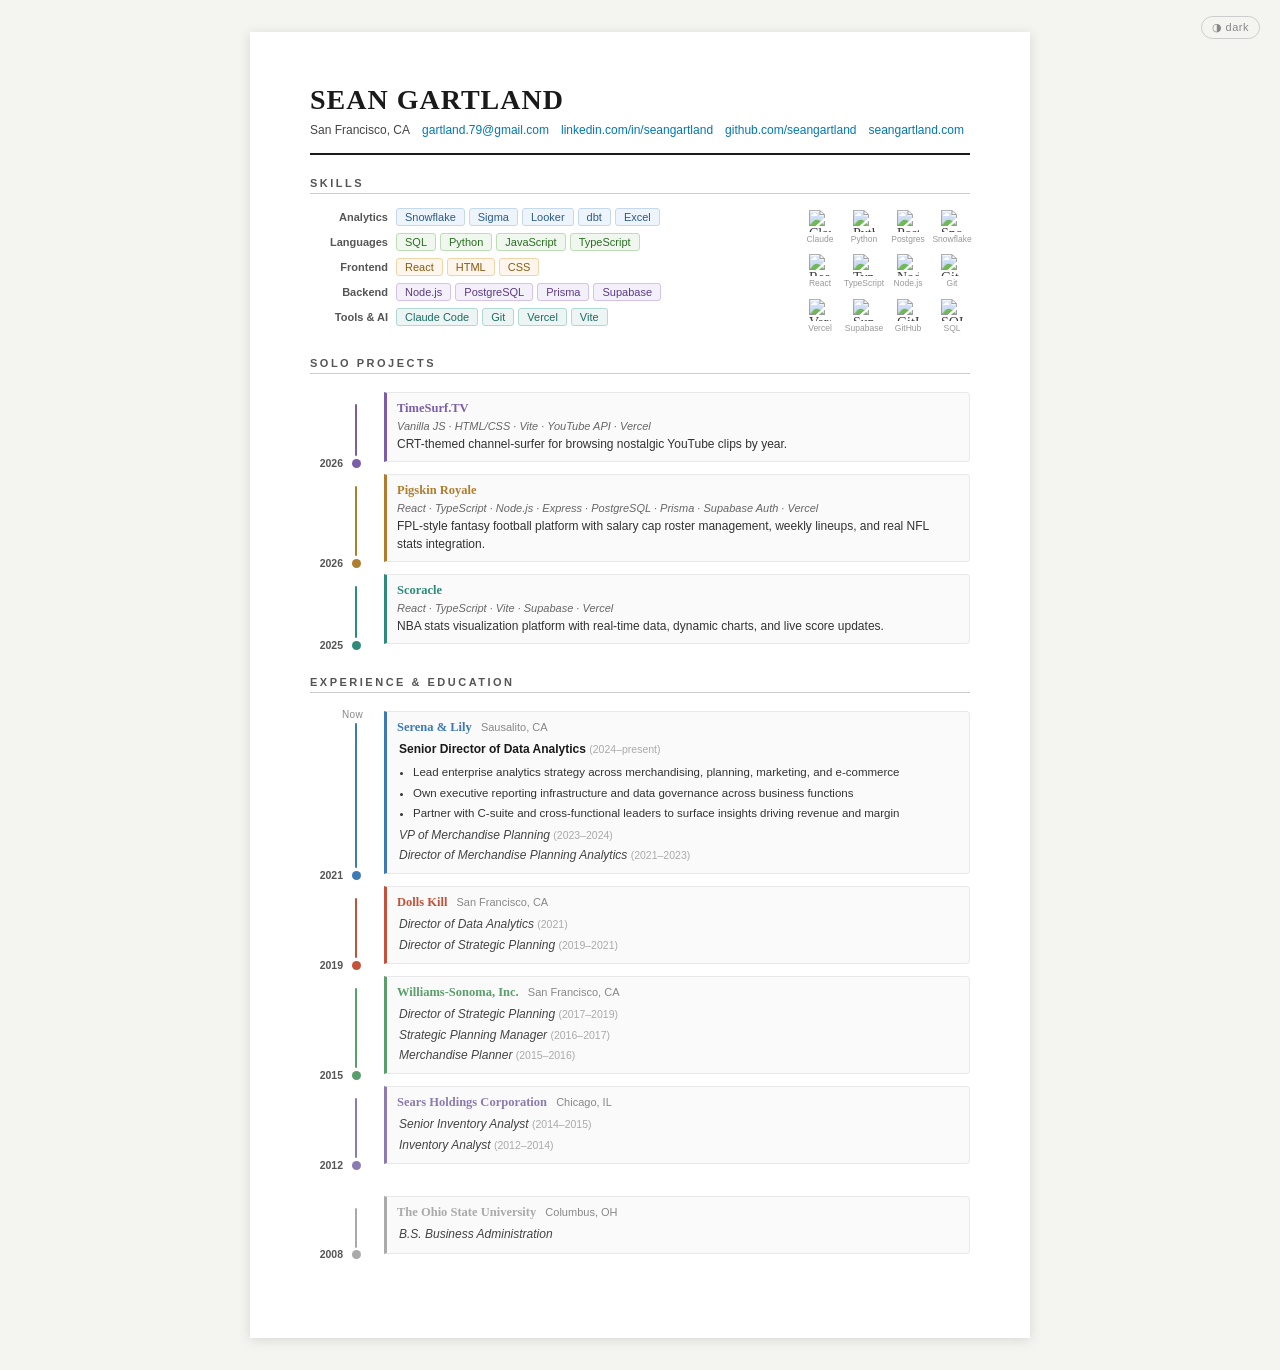
==== resume.html @ 2233cdd1 "Add mobile layout, icon grid, domain setup, resume timeline polish - Mobile: Win95-adapted grid layo" ====
<!DOCTYPE html>
<html lang="en">
<head>
  <meta charset="UTF-8" />
  <meta name="viewport" content="width=device-width, initial-scale=1.0" />
  <title>Sean Gartland — Resume</title>
  <style>
    * { margin: 0; padding: 0; box-sizing: border-box; }
    body { font-family: Georgia, "Times New Roman", serif; font-size: 14px; color: #1a1a1a; background: #f4f4f0; padding: 32px 16px; }
    .page { max-width: 780px; margin: 0 auto; background: #fff; padding: 52px 60px; box-shadow: 0 2px 12px rgba(0,0,0,0.12); }

    header { border-bottom: 2px solid #1a1a1a; padding-bottom: 16px; margin-bottom: 22px; }
    h1 { font-size: 28px; letter-spacing: 1px; font-weight: bold; text-transform: uppercase; }
    .contact { margin-top: 7px; font-size: 12px; font-family: Arial, sans-serif; color: #444; display: flex; flex-wrap: wrap; gap: 4px 12px; }
    .contact a { color: #0077b5; text-decoration: none; }
    .contact a:hover { text-decoration: underline; }

    section { margin-bottom: 24px; }
    h2 { font-size: 11px; text-transform: uppercase; letter-spacing: 2.5px; font-family: Arial, sans-serif; border-bottom: 1px solid #ccc; padding-bottom: 4px; margin-bottom: 14px; color: #555; }

    .skills-outer { display: flex; gap: 28px; align-items: flex-start; }
    .skills-grid { display: flex; flex-direction: column; gap: 7px; flex: 1; }
    .skill-row { display: flex; align-items: baseline; gap: 8px; font-family: Arial, sans-serif; font-size: 12px; }
    .skill-label { font-weight: bold; font-size: 11px; color: #555; min-width: 78px; flex-shrink: 0; text-align: right; }
    .skill-tags { display: flex; flex-wrap: wrap; gap: 4px; }
    .skill-tag {
      font-size: 11px;
      font-family: Arial, sans-serif;
      padding: 2px 8px;
      border-radius: 3px;
      border: 1px solid #ddd;
      background: #f5f5f5;
      color: #333;
      white-space: nowrap;
    }
    .skill-row.cat-analytics .skill-tag { background: #eef4fb; border-color: #c5d9ee; color: #2a5a8a; }
    .skill-row.cat-lang     .skill-tag { background: #f0f7ee; border-color: #bcddb5; color: #2a6e22; }
    .skill-row.cat-frontend .skill-tag { background: #fef6ec; border-color: #f0d5a8; color: #8a5a10; }
    .skill-row.cat-backend  .skill-tag { background: #f4f0f9; border-color: #d5c2ea; color: #5a3a8a; }

    /* Logo grid */
    .skills-logos {
      display: grid;
      grid-template-columns: repeat(4, 36px);
      gap: 10px 8px;
      flex-shrink: 0;
      padding-top: 2px;
    }
    .logo-item {
      display: flex;
      flex-direction: column;
      align-items: center;
      gap: 3px;
    }
    .logo-item img {
      width: 22px;
      height: 22px;
      opacity: 0.85;
    }
    .logo-item span {
      font-size: 8.5px;
      font-family: Arial, sans-serif;
      color: #999;
      text-align: center;
      line-height: 1.1;
    }
    body.dark .logo-item img { opacity: 0.7; filter: brightness(1.4); }
    body.dark .logo-item span { color: #666; }

    .co-nm  { --co: #7b5ea7; }
    .co-pr  { --co: #b07d2e; }
    .co-sc  { --co: #2e8b7a; }
    .project-name-link { font-weight: bold; font-size: 13px; color: var(--co, #1a1a1a); text-decoration: none; }
    .project-name-link:hover { text-decoration: underline; }
    .project-stack { font-size: 11px; font-family: Arial, sans-serif; color: #666; font-style: italic; margin-top: 1px; }
    .project-desc { font-size: 12px; font-family: Arial, sans-serif; color: #333; margin-top: 3px; line-height: 1.5; }

    /* TIMELINE */
    .co-snl   { --co: #3d7ab5; }
    .co-dk    { --co: #c4513a; }
    .co-ws    { --co: #5a9e6b; }
    .co-sears { --co: #8b7bb0; }
    .co-edu   { --co: #aaaaaa; }

    .timeline { margin-top: 4px; }

    /* Each company: flex row — spine on left, card on right */
    .tl-co {
      display: flex;
      margin-bottom: 0;
    }

    .tl-spine {
      width: 62px;
      flex-shrink: 0;
      display: flex;
      flex-direction: column;
    }

    /* "Now" label at top of first entry */
    .tl-top-label {
      height: 16px;
      text-align: right;
      padding-right: 9px;
      font-size: 10px;
      font-family: Arial, sans-serif;
      color: #888;
      line-height: 16px;
      letter-spacing: 0.3px;
    }

    /* Colored vertical line fills space between top label and bottom dot */
    .tl-line {
      flex: 1;
      padding-right: 15px; /* center the 2px line in the 20px dot column */
      display: flex;
      justify-content: flex-end;
    }
    .tl-line-inner {
      width: 2px;
      background: var(--co, #ccc);
      border-radius: 1px;
      min-height: 8px;
    }

    /* Bottom: year label + dot */
    .tl-bot {
      display: flex;
      align-items: center;
      height: 14px;
      margin-bottom: 0;
    }
    .tl-bot-yr {
      width: 42px;
      text-align: right;
      padding-right: 9px;
      font-size: 10.5px;
      font-family: Arial, sans-serif;
      font-weight: bold;
      color: #555;
      line-height: 1;
    }
    .tl-dot {
      width: 9px;
      height: 9px;
      border-radius: 50%;
      background: var(--co, #888);
      flex-shrink: 0;
    }

    /* Card on right */
    .tl-card {
      flex: 1;
      padding-left: 12px;
      padding-bottom: 8px;
      padding-top: 4px;
    }

    .tl-company-group {
      border: 1px solid #e8e8e8;
      border-left: 3px solid var(--co, #ccc);
      border-radius: 0 4px 4px 0;
      padding: 8px 12px 8px 10px;
      background: #fafafa;
    }

    .tl-company-name { font-size: 12.5px; font-weight: bold; color: var(--co, #1a1a1a); margin-bottom: 4px; }
    .tl-company-link { color: inherit; text-decoration: none; }
    .tl-company-link:hover { text-decoration: underline; }
    .tl-company-loc { font-size: 11px; font-family: Arial, sans-serif; color: #888; font-weight: normal; margin-left: 6px; }

    .tl-role { font-size: 12px; font-family: Arial, sans-serif; font-style: italic; color: #444; line-height: 1.7; padding-left: 2px; }
    .tl-role.primary { font-weight: bold; font-style: normal; color: #1a1a1a; }
    .tl-yr-note { font-size: 10.5px; color: #aaa; font-style: normal; font-weight: normal; }

    ul.tl-bullets { margin-top: 4px; padding-left: 16px; }
    ul.tl-bullets li { font-size: 11.5px; font-family: Arial, sans-serif; color: #333; line-height: 1.6; margin-bottom: 2px; }

    /* Education section gap */
    .tl-gap { height: 20px; }

    /* Dark mode toggle button */
    #theme-btn {
      position: fixed;
      top: 16px;
      right: 20px;
      background: none;
      border: 1px solid #ccc;
      border-radius: 20px;
      padding: 4px 10px;
      font-size: 11px;
      font-family: Arial, sans-serif;
      color: #888;
      cursor: pointer;
      letter-spacing: 0.5px;
      transition: border-color 0.2s, color 0.2s;
      z-index: 100;
    }
    #theme-btn:hover { color: #333; border-color: #999; }

    /* Dark mode */
    body.dark { background: #181818; color: #d4d4d4; }
    body.dark .page { background: #222; box-shadow: 0 2px 16px rgba(0,0,0,0.5); }
    body.dark header { border-bottom-color: #444; }
    body.dark h2 { color: #888; border-bottom-color: #333; }
    body.dark .contact { color: #aaa; }
    body.dark .contact a { color: #6aafd4; }
    body.dark .tl-company-group { background: #2a2a2a; border-color: #3a3a3a; }
    body.dark .tl-role { color: #aaa; }
    body.dark .tl-role.primary { color: #e0e0e0; }
    body.dark .tl-company-loc { color: #666; }
    body.dark .tl-yr-note { color: #666; }
    body.dark .tl-bot-yr { color: #777; }
    body.dark .tl-top-label { color: #666; }
    body.dark ul.tl-bullets li { color: #bbb; }
    body.dark .project-stack { color: #777; }
    body.dark .project-desc { color: #aaa; }
    body.dark .skill-label { color: #777; }
    body.dark .skill-tag { background: #2e2e2e; border-color: #3a3a3a; color: #bbb; }
    body.dark .skill-row.cat-analytics .skill-tag { background: #1a2a38; border-color: #2a4a62; color: #7ab0d4; }
    body.dark .skill-row.cat-lang     .skill-tag { background: #1a2e1a; border-color: #2a4a2a; color: #7ab87a; }
    body.dark .skill-row.cat-frontend .skill-tag { background: #2e2418; border-color: #4a3a20; color: #c4a060; }
    body.dark .skill-row.cat-backend  .skill-tag { background: #241a30; border-color: #3a2a50; color: #a080c4; }
    body.dark .skill-row.cat-tools    .skill-tag { background: #1e2a2a; border-color: #2a4040; color: #60b0aa; }
    .skill-row.cat-tools .skill-tag { background: #edf5f4; border-color: #b0d8d4; color: #1a6b62; }
    body.dark #theme-btn { border-color: #444; color: #666; }
    body.dark #theme-btn:hover { color: #aaa; border-color: #666; }

    @media print {
      body { background: white; padding: 0; }
      .page { box-shadow: none; padding: 36px 48px; }
      #theme-btn { display: none; }
    }
  </style>
</head>
<body>
<button id="theme-btn" onclick="document.body.classList.toggle('dark');this.textContent=document.body.classList.contains('dark')?'☀ light':'◑ dark'">◑ dark</button>
<div class="page">

  <header>
    <h1>Sean Gartland</h1>
    <div class="contact">
      <span>San Francisco, CA</span>
      <a href="mailto:gartland.79@gmail.com">gartland.79@gmail.com</a>
      <a href="https://www.linkedin.com/in/seangartland" target="_blank">linkedin.com/in/seangartland</a>
      <a href="https://github.com/seangartland" target="_blank">github.com/seangartland</a>
      <a href="#" target="_blank">seangartland.com</a>
    </div>
  </header>

  <section>
    <h2>Skills</h2>
    <div class="skills-outer">
    <div class="skills-grid">
      <div class="skill-row cat-analytics">
        <span class="skill-label">Analytics</span>
        <div class="skill-tags">
          <span class="skill-tag">Snowflake</span>
          <span class="skill-tag">Sigma</span>
          <span class="skill-tag">Looker</span>
          <span class="skill-tag">dbt</span>
          <span class="skill-tag">Excel</span>
        </div>
      </div>
      <div class="skill-row cat-lang">
        <span class="skill-label">Languages</span>
        <div class="skill-tags">
          <span class="skill-tag">SQL</span>
          <span class="skill-tag">Python</span>
          <span class="skill-tag">JavaScript</span>
          <span class="skill-tag">TypeScript</span>
        </div>
      </div>
      <div class="skill-row cat-frontend">
        <span class="skill-label">Frontend</span>
        <div class="skill-tags">
          <span class="skill-tag">React</span>
          <span class="skill-tag">HTML</span>
          <span class="skill-tag">CSS</span>
        </div>
      </div>
      <div class="skill-row cat-backend">
        <span class="skill-label">Backend</span>
        <div class="skill-tags">
          <span class="skill-tag">Node.js</span>
          <span class="skill-tag">PostgreSQL</span>
          <span class="skill-tag">Prisma</span>
          <span class="skill-tag">Supabase</span>
        </div>
      </div>
      <div class="skill-row cat-tools">
        <span class="skill-label">Tools & AI</span>
        <div class="skill-tags">
          <span class="skill-tag">Claude Code</span>
          <span class="skill-tag">Git</span>
          <span class="skill-tag">Vercel</span>
          <span class="skill-tag">Vite</span>
        </div>
      </div>
    </div>

    <!-- Logo grid -->
    <div class="skills-logos">
      <div class="logo-item"><img src="https://cdn.simpleicons.org/anthropic/000000" alt="Claude"><span>Claude</span></div>
      <div class="logo-item"><img src="https://cdn.simpleicons.org/python" alt="Python"><span>Python</span></div>
      <div class="logo-item"><img src="https://cdn.simpleicons.org/postgresql" alt="PostgreSQL"><span>Postgres</span></div>
      <div class="logo-item"><img src="https://cdn.simpleicons.org/snowflake" alt="Snowflake"><span>Snowflake</span></div>
      <div class="logo-item"><img src="https://cdn.simpleicons.org/react" alt="React"><span>React</span></div>
      <div class="logo-item"><img src="https://cdn.simpleicons.org/typescript" alt="TypeScript"><span>TypeScript</span></div>
      <div class="logo-item"><img src="https://cdn.simpleicons.org/nodedotjs" alt="Node.js"><span>Node.js</span></div>
      <div class="logo-item"><img src="https://cdn.simpleicons.org/git" alt="Git"><span>Git</span></div>
      <div class="logo-item"><img src="https://cdn.simpleicons.org/vercel/000000" alt="Vercel"><span>Vercel</span></div>
      <div class="logo-item"><img src="https://cdn.simpleicons.org/supabase" alt="Supabase"><span>Supabase</span></div>
      <div class="logo-item"><img src="https://cdn.simpleicons.org/github/000000" alt="GitHub"><span>GitHub</span></div>
      <div class="logo-item"><img src="https://cdn.simpleicons.org/mysql" alt="SQL"><span>SQL</span></div>
    </div>

    </div><!-- /skills-outer -->
  </section>

  <section>
    <h2>Solo Projects</h2>
    <div class="timeline">

      <!-- Nostalgia Machine -->
      <div class="tl-co co-nm">
        <div class="tl-spine">
          <div class="tl-top-label"></div>
          <div class="tl-line"><div class="tl-line-inner"></div></div>
          <div class="tl-bot"><div class="tl-bot-yr">2026</div><div class="tl-dot"></div></div>
        </div>
        <div class="tl-card">
          <div class="tl-company-group">
            <div class="tl-company-name"><a class="tl-company-link" href="https://nostalgia-machine-five.vercel.app" target="_blank">TimeSurf.TV</a></div>
            <div class="project-stack">Vanilla JS · HTML/CSS · Vite · YouTube API · Vercel</div>
            <div class="project-desc">CRT-themed channel-surfer for browsing nostalgic YouTube clips by year.</div>
          </div>
        </div>
      </div>

      <!-- Pigskin Royale -->
      <div class="tl-co co-pr">
        <div class="tl-spine">
          <div class="tl-top-label"></div>
          <div class="tl-line"><div class="tl-line-inner"></div></div>
          <div class="tl-bot"><div class="tl-bot-yr">2026</div><div class="tl-dot"></div></div>
        </div>
        <div class="tl-card">
          <div class="tl-company-group">
            <div class="tl-company-name"><a class="tl-company-link" href="https://pigskin-royale.vercel.app" target="_blank">Pigskin Royale</a></div>
            <div class="project-stack">React · TypeScript · Node.js · Express · PostgreSQL · Prisma · Supabase Auth · Vercel</div>
            <div class="project-desc">FPL-style fantasy football platform with salary cap roster management, weekly lineups, and real NFL stats integration.</div>
          </div>
        </div>
      </div>

      <!-- Scoracle -->
      <div class="tl-co co-sc">
        <div class="tl-spine">
          <div class="tl-top-label"></div>
          <div class="tl-line"><div class="tl-line-inner"></div></div>
          <div class="tl-bot"><div class="tl-bot-yr">2025</div><div class="tl-dot"></div></div>
        </div>
        <div class="tl-card">
          <div class="tl-company-group">
            <div class="tl-company-name"><a class="tl-company-link" href="https://scoreacle.vercel.app" target="_blank">Scoracle</a></div>
            <div class="project-stack">React · TypeScript · Vite · Supabase · Vercel</div>
            <div class="project-desc">NBA stats visualization platform with real-time data, dynamic charts, and live score updates.</div>
          </div>
        </div>
      </div>

    </div>
  </section>

  <section>
    <h2>Experience &amp; Education</h2>
    <div class="timeline">

      <!-- Serena & Lily — Now at top, 2021 dot at bottom -->
      <div class="tl-co co-snl">
        <div class="tl-spine">
          <div class="tl-top-label">Now</div>
          <div class="tl-line"><div class="tl-line-inner"></div></div>
          <div class="tl-bot"><div class="tl-bot-yr">2021</div><div class="tl-dot"></div></div>
        </div>
        <div class="tl-card">
          <div class="tl-company-group">
            <div class="tl-company-name"><a class="tl-company-link" href="https://www.serenaandlily.com" target="_blank">Serena &amp; Lily</a> <span class="tl-company-loc">Sausalito, CA</span></div>
            <div class="tl-role primary">Senior Director of Data Analytics <span class="tl-yr-note">(2024–present)</span></div>
            <ul class="tl-bullets">
              <li>Lead enterprise analytics strategy across merchandising, planning, marketing, and e-commerce</li>
              <li>Own executive reporting infrastructure and data governance across business functions</li>
              <li>Partner with C-suite and cross-functional leaders to surface insights driving revenue and margin</li>
            </ul>
            <div class="tl-role">VP of Merchandise Planning <span class="tl-yr-note">(2023–2024)</span></div>
            <div class="tl-role">Director of Merchandise Planning Analytics <span class="tl-yr-note">(2021–2023)</span></div>
          </div>
        </div>
      </div>

      <!-- Dolls Kill — 2021 dot at top (shared, DK color), 2019 dot at bottom -->
      <div class="tl-co co-dk">
        <div class="tl-spine">
          <div class="tl-top-label"></div>
          <div class="tl-line"><div class="tl-line-inner"></div></div>
          <div class="tl-bot"><div class="tl-bot-yr">2019</div><div class="tl-dot"></div></div>
        </div>
        <div class="tl-card">
          <div class="tl-company-group">
            <div class="tl-company-name"><a class="tl-company-link" href="https://www.dollskill.com" target="_blank">Dolls Kill</a> <span class="tl-company-loc">San Francisco, CA</span></div>
            <div class="tl-role">Director of Data Analytics <span class="tl-yr-note">(2021)</span></div>
            <div class="tl-role">Director of Strategic Planning <span class="tl-yr-note">(2019–2021)</span></div>
          </div>
        </div>
      </div>

      <!-- Williams-Sonoma — 2019 dot at top, 2015 dot at bottom -->
      <div class="tl-co co-ws">
        <div class="tl-spine">
          <div class="tl-top-label"></div>
          <div class="tl-line"><div class="tl-line-inner"></div></div>
          <div class="tl-bot"><div class="tl-bot-yr">2015</div><div class="tl-dot"></div></div>
        </div>
        <div class="tl-card">
          <div class="tl-company-group">
            <div class="tl-company-name"><a class="tl-company-link" href="https://www.williams-sonoma.com" target="_blank">Williams-Sonoma, Inc.</a> <span class="tl-company-loc">San Francisco, CA</span></div>
            <div class="tl-role">Director of Strategic Planning <span class="tl-yr-note">(2017–2019)</span></div>
            <div class="tl-role">Strategic Planning Manager <span class="tl-yr-note">(2016–2017)</span></div>
            <div class="tl-role">Merchandise Planner <span class="tl-yr-note">(2015–2016)</span></div>
          </div>
        </div>
      </div>

      <!-- Sears — 2015 dot at top, 2012 dot at bottom -->
      <div class="tl-co co-sears">
        <div class="tl-spine">
          <div class="tl-top-label"></div>
          <div class="tl-line"><div class="tl-line-inner"></div></div>
          <div class="tl-bot"><div class="tl-bot-yr">2012</div><div class="tl-dot"></div></div>
        </div>
        <div class="tl-card">
          <div class="tl-company-group">
            <div class="tl-company-name"><a class="tl-company-link" href="https://www.sears.com" target="_blank">Sears Holdings Corporation</a> <span class="tl-company-loc">Chicago, IL</span></div>
            <div class="tl-role">Senior Inventory Analyst <span class="tl-yr-note">(2014–2015)</span></div>
            <div class="tl-role">Inventory Analyst <span class="tl-yr-note">(2012–2014)</span></div>
          </div>
        </div>
      </div>

      <div class="tl-gap"></div>

      <!-- Ohio State -->
      <div class="tl-co co-edu">
        <div class="tl-spine">
          <div class="tl-top-label"></div>
          <div class="tl-line"><div class="tl-line-inner"></div></div>
          <div class="tl-bot"><div class="tl-bot-yr">2008</div><div class="tl-dot"></div></div>
        </div>
        <div class="tl-card">
          <div class="tl-company-group">
            <div class="tl-company-name"><a class="tl-company-link" href="https://www.osu.edu" target="_blank">The Ohio State University</a> <span class="tl-company-loc">Columbus, OH</span></div>
            <div class="tl-role">B.S. Business Administration</div>
          </div>
        </div>
      </div>

    </div>
  </section>

</div>
</body>
</html>
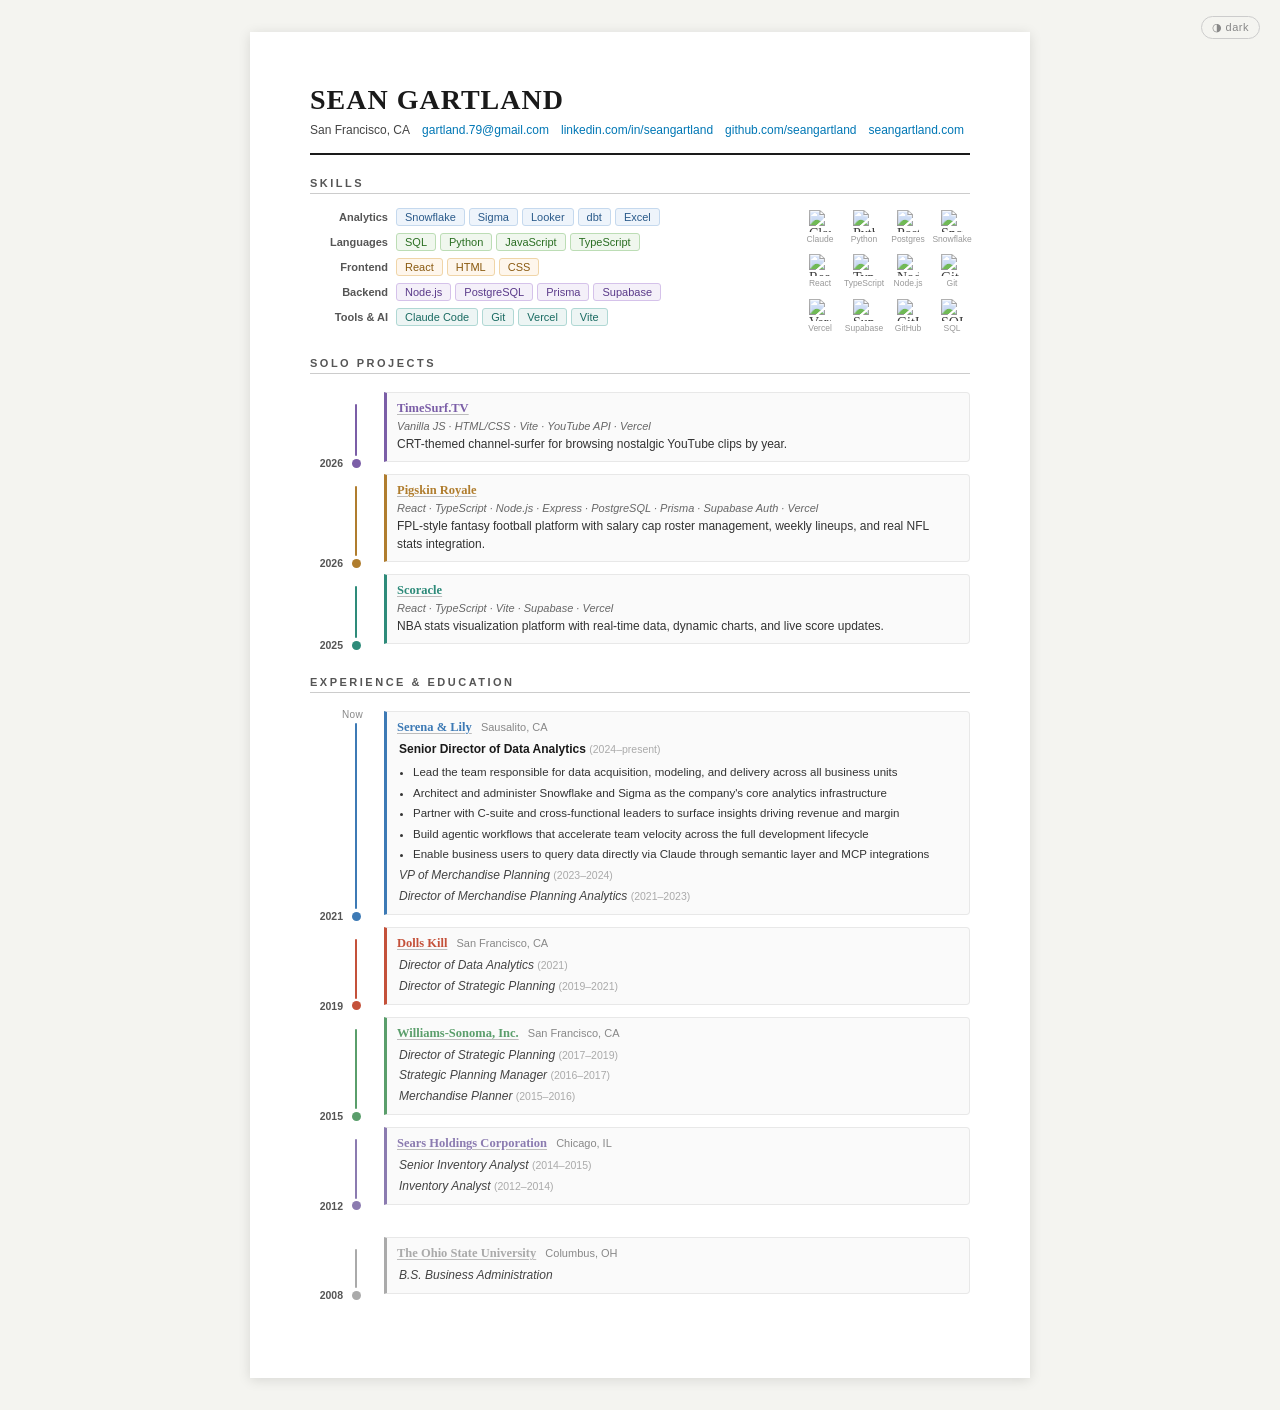
==== commit ec0f2706: "Resume bullets, mobile fixes, icon order, underlines, Claude logo - Rewrite S&L bullets: data lifecy" ====
--- a/resume.html
+++ b/resume.html
@@ -165,8 +165,8 @@
     }
 
     .tl-company-name { font-size: 12.5px; font-weight: bold; color: var(--co, #1a1a1a); margin-bottom: 4px; }
-    .tl-company-link { color: inherit; text-decoration: none; }
-    .tl-company-link:hover { text-decoration: underline; }
+    .tl-company-link { color: inherit; text-decoration: underline; text-decoration-color: rgba(0,0,0,0.25); text-underline-offset: 2px; }
+    .tl-company-link:hover { text-decoration-color: inherit; }
     .tl-company-loc { font-size: 11px; font-family: Arial, sans-serif; color: #888; font-weight: normal; margin-left: 6px; }
 
     .tl-role { font-size: 12px; font-family: Arial, sans-serif; font-style: italic; color: #444; line-height: 1.7; padding-left: 2px; }
@@ -231,6 +231,38 @@
       .page { box-shadow: none; padding: 36px 48px; }
       #theme-btn { display: none; }
     }
+
+    @media (max-width: 600px) {
+      body { padding: 0; font-size: 13px; }
+      .page { padding: 24px 18px; box-shadow: none; }
+
+      h1 { font-size: 22px; }
+      h2 { font-size: 10px; letter-spacing: 2px; }
+
+      /* Skills: stack logos below tags */
+      .skills-outer { flex-direction: column; gap: 14px; }
+      .skills-logos { grid-template-columns: repeat(6, 36px); }
+      .skill-label { min-width: 64px; font-size: 10px; }
+      .skill-tag { font-size: 10px; padding: 2px 6px; }
+
+      /* Timeline: tighten spine */
+      .tl-spine { width: 48px; }
+      .tl-bot-yr { width: 34px; font-size: 9.5px; padding-right: 7px; }
+      .tl-top-label { padding-right: 7px; font-size: 9px; }
+      .tl-line { padding-right: 11px; }
+      .tl-card { padding-left: 8px; padding-bottom: 12px; }
+      .tl-company-name { font-size: 11.5px; }
+      .tl-role { font-size: 11px; line-height: 1.6; }
+      .tl-yr-note { font-size: 9.5px; }
+      ul.tl-bullets li { font-size: 10.5px; }
+      .tl-company-group { padding: 6px 8px 6px 8px; }
+
+      /* Projects */
+      .project-stack { font-size: 10px; }
+      .project-desc  { font-size: 11px; }
+
+      #theme-btn { top: 10px; right: 10px; font-size: 10px; padding: 3px 8px; }
+    }
   </style>
 </head>
 <body>
@@ -301,7 +333,7 @@
 
     <!-- Logo grid -->
     <div class="skills-logos">
-      <div class="logo-item"><img src="https://cdn.simpleicons.org/anthropic/000000" alt="Claude"><span>Claude</span></div>
+      <div class="logo-item"><img src="https://cdn.simpleicons.org/claude" alt="Claude"><span>Claude</span></div>
       <div class="logo-item"><img src="https://cdn.simpleicons.org/python" alt="Python"><span>Python</span></div>
       <div class="logo-item"><img src="https://cdn.simpleicons.org/postgresql" alt="PostgreSQL"><span>Postgres</span></div>
       <div class="logo-item"><img src="https://cdn.simpleicons.org/snowflake" alt="Snowflake"><span>Snowflake</span></div>
@@ -389,9 +421,11 @@
             <div class="tl-company-name"><a class="tl-company-link" href="https://www.serenaandlily.com" target="_blank">Serena &amp; Lily</a> <span class="tl-company-loc">Sausalito, CA</span></div>
             <div class="tl-role primary">Senior Director of Data Analytics <span class="tl-yr-note">(2024–present)</span></div>
             <ul class="tl-bullets">
-              <li>Lead enterprise analytics strategy across merchandising, planning, marketing, and e-commerce</li>
-              <li>Own executive reporting infrastructure and data governance across business functions</li>
+              <li>Lead the team responsible for data acquisition, modeling, and delivery across all business units</li>
+              <li>Architect and administer Snowflake and Sigma as the company's core analytics infrastructure</li>
               <li>Partner with C-suite and cross-functional leaders to surface insights driving revenue and margin</li>
+              <li>Build agentic workflows that accelerate team velocity across the full development lifecycle</li>
+              <li>Enable business users to query data directly via Claude through semantic layer and MCP integrations</li>
             </ul>
             <div class="tl-role">VP of Merchandise Planning <span class="tl-yr-note">(2023–2024)</span></div>
             <div class="tl-role">Director of Merchandise Planning Analytics <span class="tl-yr-note">(2021–2023)</span></div>
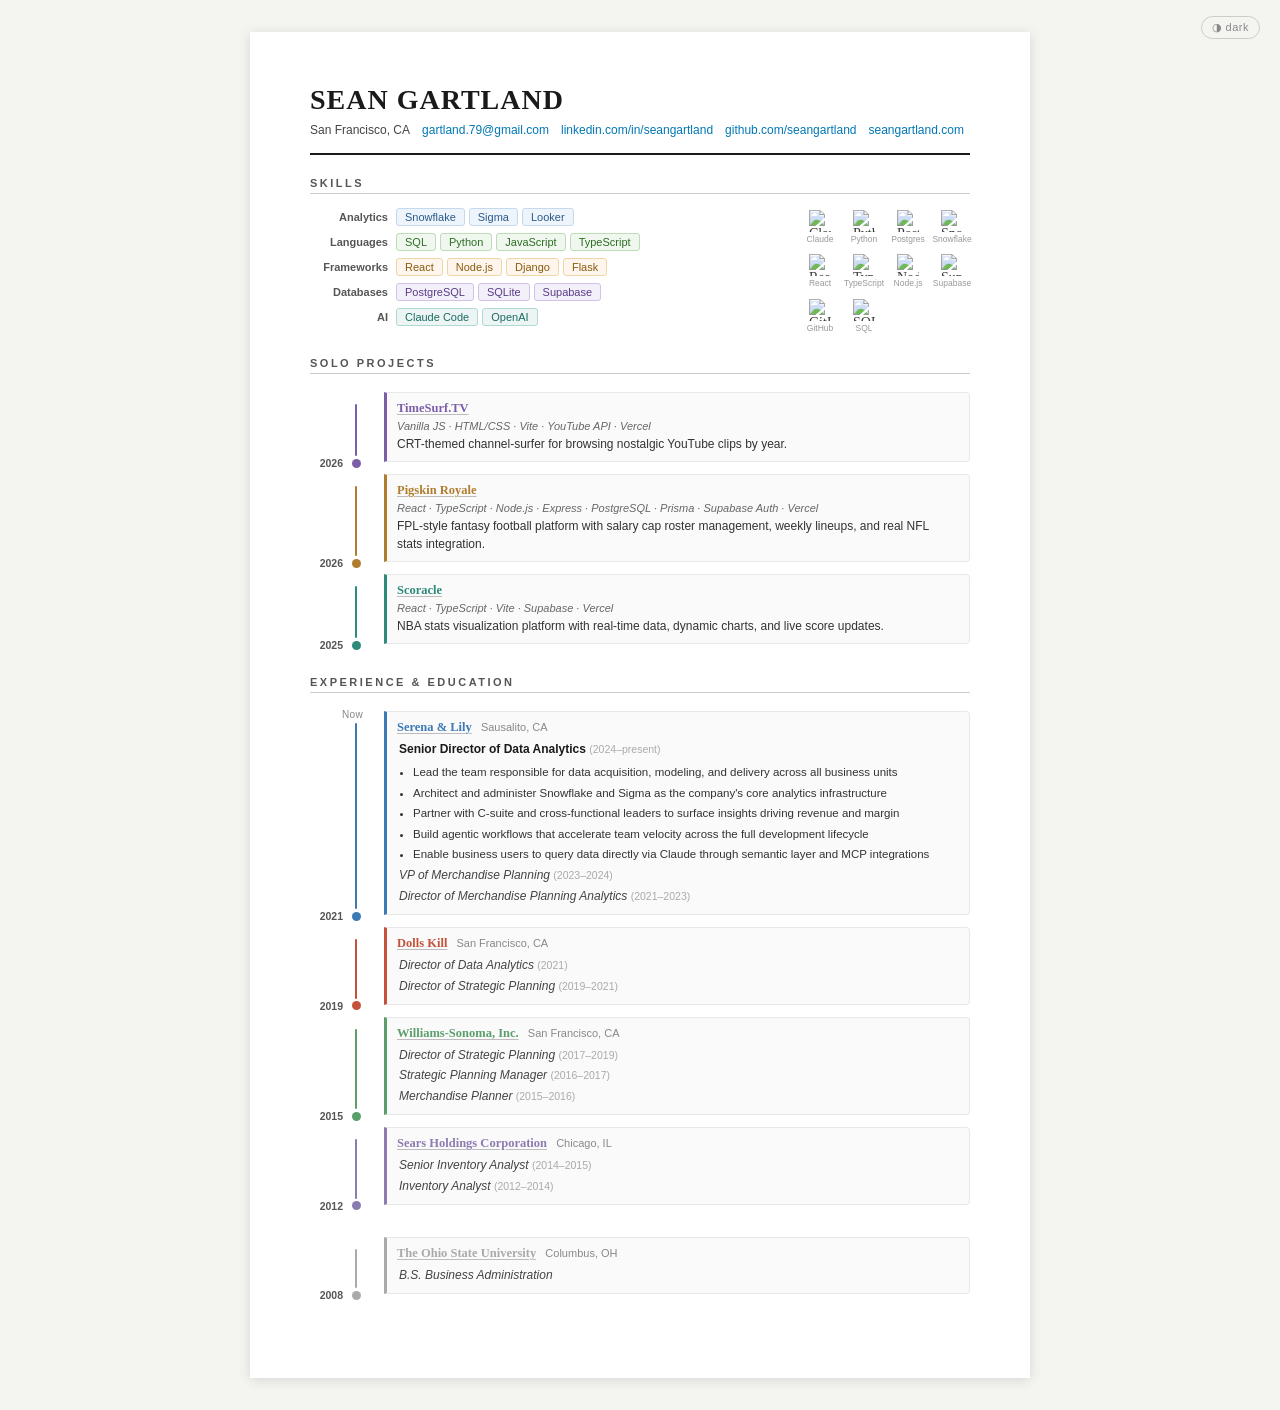
==== commit 497d9c30: "refactor: restructure skills section on resume Rename Frontend→Frameworks (React, Node.js, Django, F" ====
--- a/resume.html
+++ b/resume.html
@@ -276,7 +276,7 @@
       <a href="mailto:gartland.79@gmail.com">gartland.79@gmail.com</a>
       <a href="https://www.linkedin.com/in/seangartland" target="_blank">linkedin.com/in/seangartland</a>
       <a href="https://github.com/seangartland" target="_blank">github.com/seangartland</a>
-      <a href="#" target="_blank">seangartland.com</a>
+      <a href="https://seangartland.com" target="_blank">seangartland.com</a>
     </div>
   </header>
 
@@ -290,8 +290,6 @@
           <span class="skill-tag">Snowflake</span>
           <span class="skill-tag">Sigma</span>
           <span class="skill-tag">Looker</span>
-          <span class="skill-tag">dbt</span>
-          <span class="skill-tag">Excel</span>
         </div>
       </div>
       <div class="skill-row cat-lang">
@@ -304,29 +302,27 @@
         </div>
       </div>
       <div class="skill-row cat-frontend">
-        <span class="skill-label">Frontend</span>
+        <span class="skill-label">Frameworks</span>
         <div class="skill-tags">
           <span class="skill-tag">React</span>
-          <span class="skill-tag">HTML</span>
-          <span class="skill-tag">CSS</span>
+          <span class="skill-tag">Node.js</span>
+          <span class="skill-tag">Django</span>
+          <span class="skill-tag">Flask</span>
         </div>
       </div>
       <div class="skill-row cat-backend">
-        <span class="skill-label">Backend</span>
+        <span class="skill-label">Databases</span>
         <div class="skill-tags">
-          <span class="skill-tag">Node.js</span>
           <span class="skill-tag">PostgreSQL</span>
-          <span class="skill-tag">Prisma</span>
+          <span class="skill-tag">SQLite</span>
           <span class="skill-tag">Supabase</span>
         </div>
       </div>
       <div class="skill-row cat-tools">
-        <span class="skill-label">Tools & AI</span>
+        <span class="skill-label">AI</span>
         <div class="skill-tags">
           <span class="skill-tag">Claude Code</span>
-          <span class="skill-tag">Git</span>
-          <span class="skill-tag">Vercel</span>
-          <span class="skill-tag">Vite</span>
+          <span class="skill-tag">OpenAI</span>
         </div>
       </div>
     </div>
@@ -340,8 +336,6 @@
       <div class="logo-item"><img src="https://cdn.simpleicons.org/react" alt="React"><span>React</span></div>
       <div class="logo-item"><img src="https://cdn.simpleicons.org/typescript" alt="TypeScript"><span>TypeScript</span></div>
       <div class="logo-item"><img src="https://cdn.simpleicons.org/nodedotjs" alt="Node.js"><span>Node.js</span></div>
-      <div class="logo-item"><img src="https://cdn.simpleicons.org/git" alt="Git"><span>Git</span></div>
-      <div class="logo-item"><img src="https://cdn.simpleicons.org/vercel/000000" alt="Vercel"><span>Vercel</span></div>
       <div class="logo-item"><img src="https://cdn.simpleicons.org/supabase" alt="Supabase"><span>Supabase</span></div>
       <div class="logo-item"><img src="https://cdn.simpleicons.org/github/000000" alt="GitHub"><span>GitHub</span></div>
       <div class="logo-item"><img src="https://cdn.simpleicons.org/mysql" alt="SQL"><span>SQL</span></div>
@@ -363,7 +357,7 @@
         </div>
         <div class="tl-card">
           <div class="tl-company-group">
-            <div class="tl-company-name"><a class="tl-company-link" href="https://nostalgia-machine-five.vercel.app" target="_blank">TimeSurf.TV</a></div>
+            <div class="tl-company-name"><a class="tl-company-link" href="https://timesurf.tv" target="_blank">TimeSurf.TV</a></div>
             <div class="project-stack">Vanilla JS · HTML/CSS · Vite · YouTube API · Vercel</div>
             <div class="project-desc">CRT-themed channel-surfer for browsing nostalgic YouTube clips by year.</div>
           </div>
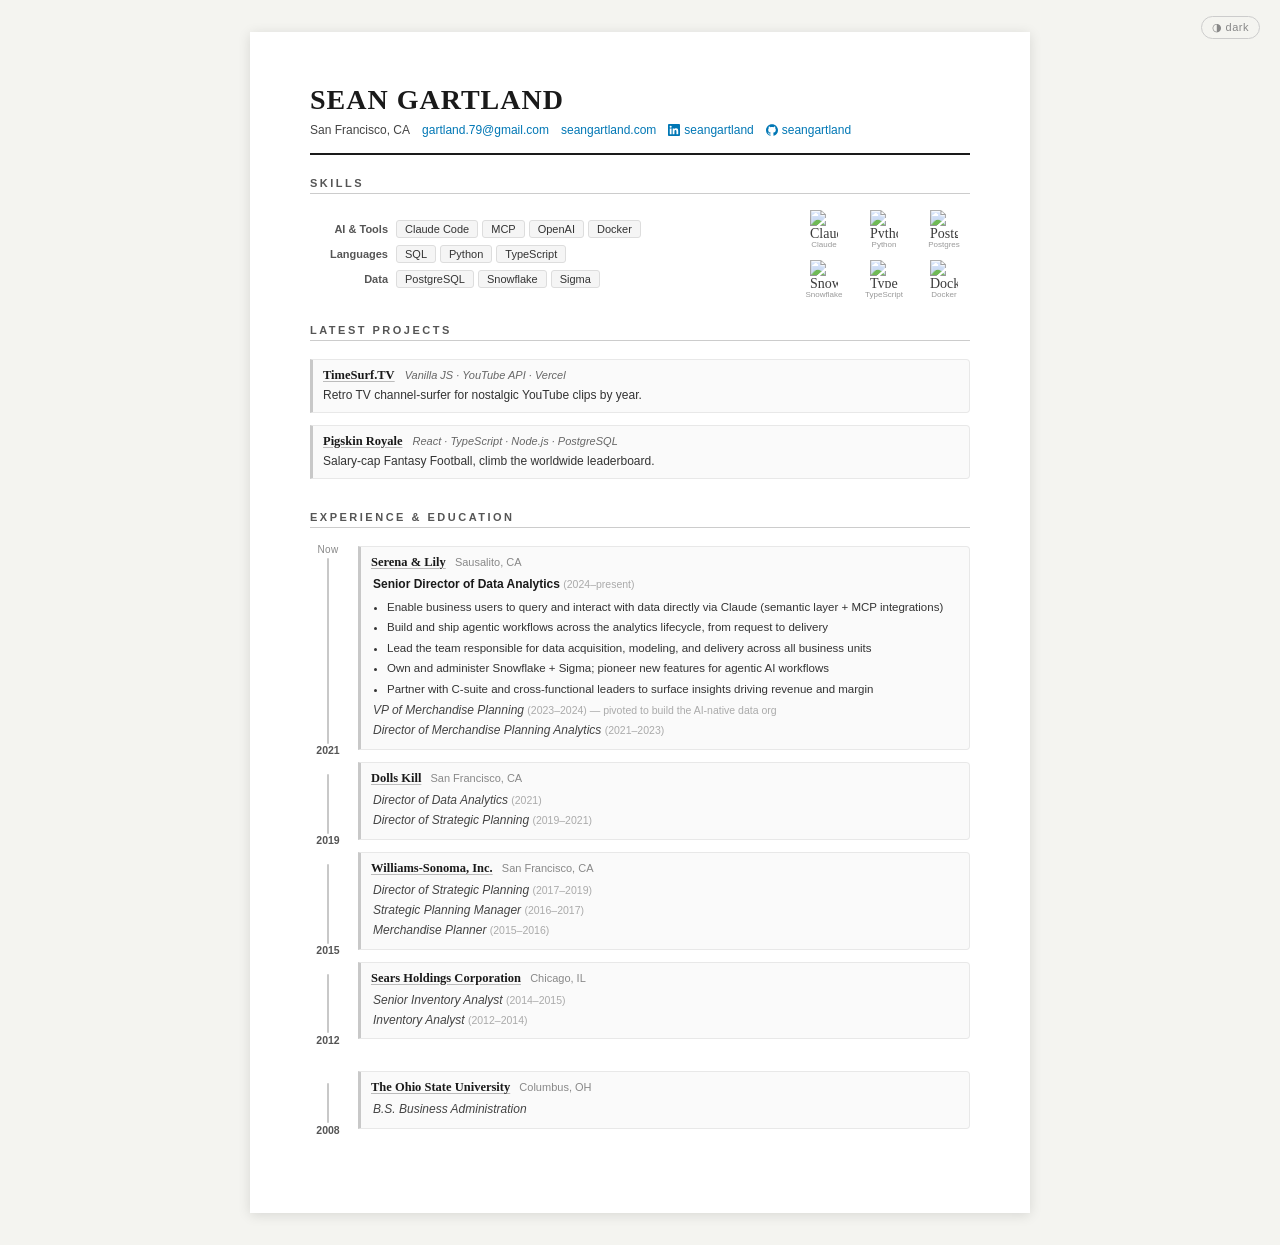
==== commit 517820ca: "refactor: simplify resume — neutral palette, contact icons, AI-first skills Switch timeline/project " ====
--- a/resume.html
+++ b/resume.html
@@ -11,14 +11,17 @@
 
     header { border-bottom: 2px solid #1a1a1a; padding-bottom: 16px; margin-bottom: 22px; }
     h1 { font-size: 28px; letter-spacing: 1px; font-weight: bold; text-transform: uppercase; }
-    .contact { margin-top: 7px; font-size: 12px; font-family: Arial, sans-serif; color: #444; display: flex; flex-wrap: wrap; gap: 4px 12px; }
-    .contact a { color: #0077b5; text-decoration: none; }
+    .contact { margin-top: 7px; font-size: 12px; font-family: Arial, sans-serif; color: #444; display: flex; flex-wrap: wrap; gap: 4px 12px; align-items: center; }
+    .contact a { color: #0077b5; text-decoration: none; display: inline-flex; align-items: center; gap: 4px; }
     .contact a:hover { text-decoration: underline; }
+    .contact .ci { width: 12px; height: 12px; fill: currentColor; flex-shrink: 0; }
+    .contact-break { display: none; }
+    body.dark .contact .ci { opacity: 0.85; }
 
     section { margin-bottom: 24px; }
     h2 { font-size: 11px; text-transform: uppercase; letter-spacing: 2.5px; font-family: Arial, sans-serif; border-bottom: 1px solid #ccc; padding-bottom: 4px; margin-bottom: 14px; color: #555; }
 
-    .skills-outer { display: flex; gap: 28px; align-items: flex-start; }
+    .skills-outer { display: flex; gap: 28px; align-items: center; }
     .skills-grid { display: flex; flex-direction: column; gap: 7px; flex: 1; }
     .skill-row { display: flex; align-items: baseline; gap: 8px; font-family: Arial, sans-serif; font-size: 12px; }
     .skill-label { font-weight: bold; font-size: 11px; color: #555; min-width: 78px; flex-shrink: 0; text-align: right; }
@@ -33,15 +36,11 @@
       color: #333;
       white-space: nowrap;
     }
-    .skill-row.cat-analytics .skill-tag { background: #eef4fb; border-color: #c5d9ee; color: #2a5a8a; }
-    .skill-row.cat-lang     .skill-tag { background: #f0f7ee; border-color: #bcddb5; color: #2a6e22; }
-    .skill-row.cat-frontend .skill-tag { background: #fef6ec; border-color: #f0d5a8; color: #8a5a10; }
-    .skill-row.cat-backend  .skill-tag { background: #f4f0f9; border-color: #d5c2ea; color: #5a3a8a; }
 
     /* Logo grid */
     .skills-logos {
       display: grid;
-      grid-template-columns: repeat(4, 36px);
+      grid-template-columns: repeat(3, 52px);
       gap: 10px 8px;
       flex-shrink: 0;
       padding-top: 2px;
@@ -53,12 +52,12 @@
       gap: 3px;
     }
     .logo-item img {
-      width: 22px;
-      height: 22px;
+      width: 28px;
+      height: 28px;
       opacity: 0.85;
     }
     .logo-item span {
-      font-size: 8.5px;
+      font-size: 8px;
       font-family: Arial, sans-serif;
       color: #999;
       text-align: center;
@@ -67,20 +66,15 @@
     body.dark .logo-item img { opacity: 0.7; filter: brightness(1.4); }
     body.dark .logo-item span { color: #666; }
 
-    .co-nm  { --co: #7b5ea7; }
-    .co-pr  { --co: #b07d2e; }
-    .co-sc  { --co: #2e8b7a; }
+    /* Neutral spine/border across all roles */
+    .co-nm, .co-pr, .co-sc { --co: #c8c8c8; }
     .project-name-link { font-weight: bold; font-size: 13px; color: var(--co, #1a1a1a); text-decoration: none; }
     .project-name-link:hover { text-decoration: underline; }
     .project-stack { font-size: 11px; font-family: Arial, sans-serif; color: #666; font-style: italic; margin-top: 1px; }
     .project-desc { font-size: 12px; font-family: Arial, sans-serif; color: #333; margin-top: 3px; line-height: 1.5; }
 
     /* TIMELINE */
-    .co-snl   { --co: #3d7ab5; }
-    .co-dk    { --co: #c4513a; }
-    .co-ws    { --co: #5a9e6b; }
-    .co-sears { --co: #8b7bb0; }
-    .co-edu   { --co: #aaaaaa; }
+    .co-snl, .co-dk, .co-ws, .co-sears, .co-edu { --co: #c8c8c8; }
 
     .timeline { margin-top: 4px; }
 
@@ -91,7 +85,7 @@
     }
 
     .tl-spine {
-      width: 62px;
+      width: 36px;
       flex-shrink: 0;
       display: flex;
       flex-direction: column;
@@ -100,8 +94,7 @@
     /* "Now" label at top of first entry */
     .tl-top-label {
       height: 16px;
-      text-align: right;
-      padding-right: 9px;
+      text-align: center;
       font-size: 10px;
       font-family: Arial, sans-serif;
       color: #888;
@@ -109,12 +102,11 @@
       letter-spacing: 0.3px;
     }
 
-    /* Colored vertical line fills space between top label and bottom dot */
+    /* Colored vertical line fills space between top label and bottom year */
     .tl-line {
       flex: 1;
-      padding-right: 15px; /* center the 2px line in the 20px dot column */
-      display: flex;
-      justify-content: flex-end;
+      display: flex;
+      justify-content: center;
     }
     .tl-line-inner {
       width: 2px;
@@ -123,30 +115,23 @@
       min-height: 8px;
     }
 
-    /* Bottom: year label + dot */
+    /* Bottom: year label replaces dot */
     .tl-bot {
       display: flex;
       align-items: center;
+      justify-content: center;
       height: 14px;
       margin-bottom: 0;
     }
     .tl-bot-yr {
-      width: 42px;
-      text-align: right;
-      padding-right: 9px;
+      text-align: center;
       font-size: 10.5px;
       font-family: Arial, sans-serif;
       font-weight: bold;
       color: #555;
       line-height: 1;
     }
-    .tl-dot {
-      width: 9px;
-      height: 9px;
-      border-radius: 50%;
-      background: var(--co, #888);
-      flex-shrink: 0;
-    }
+    .tl-dot { display: none; }
 
     /* Card on right */
     .tl-card {
@@ -164,7 +149,7 @@
       background: #fafafa;
     }
 
-    .tl-company-name { font-size: 12.5px; font-weight: bold; color: var(--co, #1a1a1a); margin-bottom: 4px; }
+    .tl-company-name { font-size: 12.5px; font-weight: bold; color: #1a1a1a; margin-bottom: 4px; }
     .tl-company-link { color: inherit; text-decoration: underline; text-decoration-color: rgba(0,0,0,0.25); text-underline-offset: 2px; }
     .tl-company-link:hover { text-decoration-color: inherit; }
     .tl-company-loc { font-size: 11px; font-family: Arial, sans-serif; color: #888; font-weight: normal; margin-left: 6px; }
@@ -178,6 +163,18 @@
 
     /* Education section gap */
     .tl-gap { height: 20px; }
+
+    /* Latest Projects: no spine, full-width cards */
+    .projects-timeline .tl-spine { display: none; }
+    .projects-timeline .tl-card { padding-left: 0; }
+    .project-header {
+      display: flex;
+      align-items: baseline;
+      flex-wrap: wrap;
+      gap: 2px 10px;
+    }
+    .project-header .tl-company-name { margin-bottom: 0; }
+    .project-header .project-stack { margin-top: 0; }
 
     /* Dark mode toggle button */
     #theme-btn {
@@ -206,6 +203,8 @@
     body.dark .contact { color: #aaa; }
     body.dark .contact a { color: #6aafd4; }
     body.dark .tl-company-group { background: #2a2a2a; border-color: #3a3a3a; }
+    body.dark .tl-company-name { color: #e8e8e8; }
+    body.dark .tl-company-link { text-decoration-color: rgba(255,255,255,0.35); }
     body.dark .tl-role { color: #aaa; }
     body.dark .tl-role.primary { color: #e0e0e0; }
     body.dark .tl-company-loc { color: #666; }
@@ -217,12 +216,6 @@
     body.dark .project-desc { color: #aaa; }
     body.dark .skill-label { color: #777; }
     body.dark .skill-tag { background: #2e2e2e; border-color: #3a3a3a; color: #bbb; }
-    body.dark .skill-row.cat-analytics .skill-tag { background: #1a2a38; border-color: #2a4a62; color: #7ab0d4; }
-    body.dark .skill-row.cat-lang     .skill-tag { background: #1a2e1a; border-color: #2a4a2a; color: #7ab87a; }
-    body.dark .skill-row.cat-frontend .skill-tag { background: #2e2418; border-color: #4a3a20; color: #c4a060; }
-    body.dark .skill-row.cat-backend  .skill-tag { background: #241a30; border-color: #3a2a50; color: #a080c4; }
-    body.dark .skill-row.cat-tools    .skill-tag { background: #1e2a2a; border-color: #2a4040; color: #60b0aa; }
-    .skill-row.cat-tools .skill-tag { background: #edf5f4; border-color: #b0d8d4; color: #1a6b62; }
     body.dark #theme-btn { border-color: #444; color: #666; }
     body.dark #theme-btn:hover { color: #aaa; border-color: #666; }
 
@@ -239,16 +232,21 @@
       h1 { font-size: 22px; }
       h2 { font-size: 10px; letter-spacing: 2px; }
 
+      /* Force contact onto two lines: location+email, then website+linkedin+github */
+      .contact-break { display: block; flex-basis: 100%; height: 0; }
+
       /* Skills: stack logos below tags */
-      .skills-outer { flex-direction: column; gap: 14px; }
-      .skills-logos { grid-template-columns: repeat(6, 36px); }
+      .skills-outer { flex-direction: column; gap: 14px; align-items: stretch; }
+      .skills-logos { grid-template-columns: repeat(6, auto); gap: 8px 14px; width: 100%; justify-content: center; }
+      .skills-logos .logo-item img { width: 20px; height: 20px; }
+      .skills-logos .logo-item span { font-size: 8px; }
       .skill-label { min-width: 64px; font-size: 10px; }
       .skill-tag { font-size: 10px; padding: 2px 6px; }
 
       /* Timeline: tighten spine */
-      .tl-spine { width: 48px; }
-      .tl-bot-yr { width: 34px; font-size: 9.5px; padding-right: 7px; }
-      .tl-top-label { padding-right: 7px; font-size: 9px; }
+      .tl-spine { width: 30px; }
+      .tl-bot-yr { font-size: 9.5px; }
+      .tl-top-label { font-size: 9px; }
       .tl-line { padding-right: 11px; }
       .tl-card { padding-left: 8px; padding-bottom: 12px; }
       .tl-company-name { font-size: 11.5px; }
@@ -274,9 +272,10 @@
     <div class="contact">
       <span>San Francisco, CA</span>
       <a href="mailto:gartland.79@gmail.com">gartland.79@gmail.com</a>
-      <a href="https://www.linkedin.com/in/seangartland" target="_blank">linkedin.com/in/seangartland</a>
-      <a href="https://github.com/seangartland" target="_blank">github.com/seangartland</a>
+      <span class="contact-break" aria-hidden="true"></span>
       <a href="https://seangartland.com" target="_blank">seangartland.com</a>
+      <a href="https://www.linkedin.com/in/seangartland" target="_blank"><svg class="ci" viewBox="0 0 24 24" aria-label="LinkedIn"><path d="M20.447 20.452h-3.554v-5.569c0-1.328-.027-3.037-1.852-3.037-1.853 0-2.136 1.445-2.136 2.939v5.667H9.351V9h3.414v1.561h.046c.477-.9 1.637-1.852 3.37-1.852 3.601 0 4.267 2.37 4.267 5.455v6.288zM5.337 7.433a2.062 2.062 0 01-2.063-2.065 2.063 2.063 0 112.063 2.065zm1.782 13.019H3.555V9h3.564v11.452zM22.225 0H1.771C.792 0 0 .774 0 1.729v20.542C0 23.227.792 24 1.771 24h20.451C23.2 24 24 23.227 24 22.271V1.729C24 .774 23.2 0 22.222 0h.003z"/></svg>seangartland</a>
+      <a href="https://github.com/seangartland" target="_blank"><svg class="ci" viewBox="0 0 24 24" aria-label="GitHub"><path d="M12 .297c-6.63 0-12 5.373-12 12 0 5.303 3.438 9.8 8.205 11.385.6.113.82-.258.82-.577 0-.285-.01-1.04-.015-2.04-3.338.724-4.042-1.61-4.042-1.61C4.422 18.07 3.633 17.7 3.633 17.7c-1.087-.744.084-.729.084-.729 1.205.084 1.838 1.236 1.838 1.236 1.07 1.835 2.809 1.305 3.495.998.108-.776.417-1.305.76-1.605-2.665-.3-5.466-1.332-5.466-5.93 0-1.31.465-2.38 1.235-3.22-.135-.303-.54-1.523.105-3.176 0 0 1.005-.322 3.3 1.23.96-.267 1.98-.399 3-.405 1.02.006 2.04.138 3 .405 2.28-1.552 3.285-1.23 3.285-1.23.645 1.653.24 2.873.12 3.176.765.84 1.23 1.91 1.23 3.22 0 4.61-2.805 5.625-5.475 5.92.42.36.81 1.096.81 2.22 0 1.606-.015 2.896-.015 3.286 0 .315.21.69.825.57C20.565 22.092 24 17.592 24 12.297c0-6.627-5.373-12-12-12"/></svg>seangartland</a>
     </div>
   </header>
 
@@ -284,12 +283,13 @@
     <h2>Skills</h2>
     <div class="skills-outer">
     <div class="skills-grid">
-      <div class="skill-row cat-analytics">
-        <span class="skill-label">Analytics</span>
+      <div class="skill-row cat-tools">
+        <span class="skill-label">AI &amp; Tools</span>
         <div class="skill-tags">
-          <span class="skill-tag">Snowflake</span>
-          <span class="skill-tag">Sigma</span>
-          <span class="skill-tag">Looker</span>
+          <span class="skill-tag">Claude Code</span>
+          <span class="skill-tag">MCP</span>
+          <span class="skill-tag">OpenAI</span>
+          <span class="skill-tag">Docker</span>
         </div>
       </div>
       <div class="skill-row cat-lang">
@@ -297,32 +297,15 @@
         <div class="skill-tags">
           <span class="skill-tag">SQL</span>
           <span class="skill-tag">Python</span>
-          <span class="skill-tag">JavaScript</span>
           <span class="skill-tag">TypeScript</span>
         </div>
       </div>
-      <div class="skill-row cat-frontend">
-        <span class="skill-label">Frameworks</span>
-        <div class="skill-tags">
-          <span class="skill-tag">React</span>
-          <span class="skill-tag">Node.js</span>
-          <span class="skill-tag">Django</span>
-          <span class="skill-tag">Flask</span>
-        </div>
-      </div>
       <div class="skill-row cat-backend">
-        <span class="skill-label">Databases</span>
+        <span class="skill-label">Data</span>
         <div class="skill-tags">
           <span class="skill-tag">PostgreSQL</span>
-          <span class="skill-tag">SQLite</span>
-          <span class="skill-tag">Supabase</span>
-        </div>
-      </div>
-      <div class="skill-row cat-tools">
-        <span class="skill-label">AI</span>
-        <div class="skill-tags">
-          <span class="skill-tag">Claude Code</span>
-          <span class="skill-tag">OpenAI</span>
+          <span class="skill-tag">Snowflake</span>
+          <span class="skill-tag">Sigma</span>
         </div>
       </div>
     </div>
@@ -333,20 +316,16 @@
       <div class="logo-item"><img src="https://cdn.simpleicons.org/python" alt="Python"><span>Python</span></div>
       <div class="logo-item"><img src="https://cdn.simpleicons.org/postgresql" alt="PostgreSQL"><span>Postgres</span></div>
       <div class="logo-item"><img src="https://cdn.simpleicons.org/snowflake" alt="Snowflake"><span>Snowflake</span></div>
-      <div class="logo-item"><img src="https://cdn.simpleicons.org/react" alt="React"><span>React</span></div>
       <div class="logo-item"><img src="https://cdn.simpleicons.org/typescript" alt="TypeScript"><span>TypeScript</span></div>
-      <div class="logo-item"><img src="https://cdn.simpleicons.org/nodedotjs" alt="Node.js"><span>Node.js</span></div>
-      <div class="logo-item"><img src="https://cdn.simpleicons.org/supabase" alt="Supabase"><span>Supabase</span></div>
-      <div class="logo-item"><img src="https://cdn.simpleicons.org/github/000000" alt="GitHub"><span>GitHub</span></div>
-      <div class="logo-item"><img src="https://cdn.simpleicons.org/mysql" alt="SQL"><span>SQL</span></div>
+      <div class="logo-item"><img src="https://cdn.simpleicons.org/docker" alt="Docker"><span>Docker</span></div>
     </div>
 
     </div><!-- /skills-outer -->
   </section>
 
   <section>
-    <h2>Solo Projects</h2>
-    <div class="timeline">
+    <h2>Latest Projects</h2>
+    <div class="timeline projects-timeline">
 
       <!-- Nostalgia Machine -->
       <div class="tl-co co-nm">
@@ -357,9 +336,11 @@
         </div>
         <div class="tl-card">
           <div class="tl-company-group">
-            <div class="tl-company-name"><a class="tl-company-link" href="https://timesurf.tv" target="_blank">TimeSurf.TV</a></div>
-            <div class="project-stack">Vanilla JS · HTML/CSS · Vite · YouTube API · Vercel</div>
-            <div class="project-desc">CRT-themed channel-surfer for browsing nostalgic YouTube clips by year.</div>
+            <div class="project-header">
+              <div class="tl-company-name"><a class="tl-company-link" href="https://timesurf.tv" target="_blank">TimeSurf.TV</a></div>
+              <div class="project-stack">Vanilla JS · YouTube API · Vercel</div>
+            </div>
+            <div class="project-desc">Retro TV channel-surfer for nostalgic YouTube clips by year.</div>
           </div>
         </div>
       </div>
@@ -373,25 +354,11 @@
         </div>
         <div class="tl-card">
           <div class="tl-company-group">
-            <div class="tl-company-name"><a class="tl-company-link" href="https://pigskin-royale.vercel.app" target="_blank">Pigskin Royale</a></div>
-            <div class="project-stack">React · TypeScript · Node.js · Express · PostgreSQL · Prisma · Supabase Auth · Vercel</div>
-            <div class="project-desc">FPL-style fantasy football platform with salary cap roster management, weekly lineups, and real NFL stats integration.</div>
-          </div>
-        </div>
-      </div>
-
-      <!-- Scoracle -->
-      <div class="tl-co co-sc">
-        <div class="tl-spine">
-          <div class="tl-top-label"></div>
-          <div class="tl-line"><div class="tl-line-inner"></div></div>
-          <div class="tl-bot"><div class="tl-bot-yr">2025</div><div class="tl-dot"></div></div>
-        </div>
-        <div class="tl-card">
-          <div class="tl-company-group">
-            <div class="tl-company-name"><a class="tl-company-link" href="https://scoreacle.vercel.app" target="_blank">Scoracle</a></div>
-            <div class="project-stack">React · TypeScript · Vite · Supabase · Vercel</div>
-            <div class="project-desc">NBA stats visualization platform with real-time data, dynamic charts, and live score updates.</div>
+            <div class="project-header">
+              <div class="tl-company-name"><a class="tl-company-link" href="https://pigskin-royale.vercel.app" target="_blank">Pigskin Royale</a></div>
+              <div class="project-stack">React · TypeScript · Node.js · PostgreSQL</div>
+            </div>
+            <div class="project-desc">Salary-cap Fantasy Football, climb the worldwide leaderboard.</div>
           </div>
         </div>
       </div>
@@ -415,13 +382,13 @@
             <div class="tl-company-name"><a class="tl-company-link" href="https://www.serenaandlily.com" target="_blank">Serena &amp; Lily</a> <span class="tl-company-loc">Sausalito, CA</span></div>
             <div class="tl-role primary">Senior Director of Data Analytics <span class="tl-yr-note">(2024–present)</span></div>
             <ul class="tl-bullets">
+              <li>Enable business users to query and interact with data directly via Claude (semantic layer + MCP integrations)</li>
+              <li>Build and ship agentic workflows across the analytics lifecycle, from request to delivery</li>
               <li>Lead the team responsible for data acquisition, modeling, and delivery across all business units</li>
-              <li>Architect and administer Snowflake and Sigma as the company's core analytics infrastructure</li>
+              <li>Own and administer Snowflake + Sigma; pioneer new features for agentic AI workflows</li>
               <li>Partner with C-suite and cross-functional leaders to surface insights driving revenue and margin</li>
-              <li>Build agentic workflows that accelerate team velocity across the full development lifecycle</li>
-              <li>Enable business users to query data directly via Claude through semantic layer and MCP integrations</li>
             </ul>
-            <div class="tl-role">VP of Merchandise Planning <span class="tl-yr-note">(2023–2024)</span></div>
+            <div class="tl-role">VP of Merchandise Planning <span class="tl-yr-note">(2023–2024) — pivoted to build the AI-native data org</span></div>
             <div class="tl-role">Director of Merchandise Planning Analytics <span class="tl-yr-note">(2021–2023)</span></div>
           </div>
         </div>
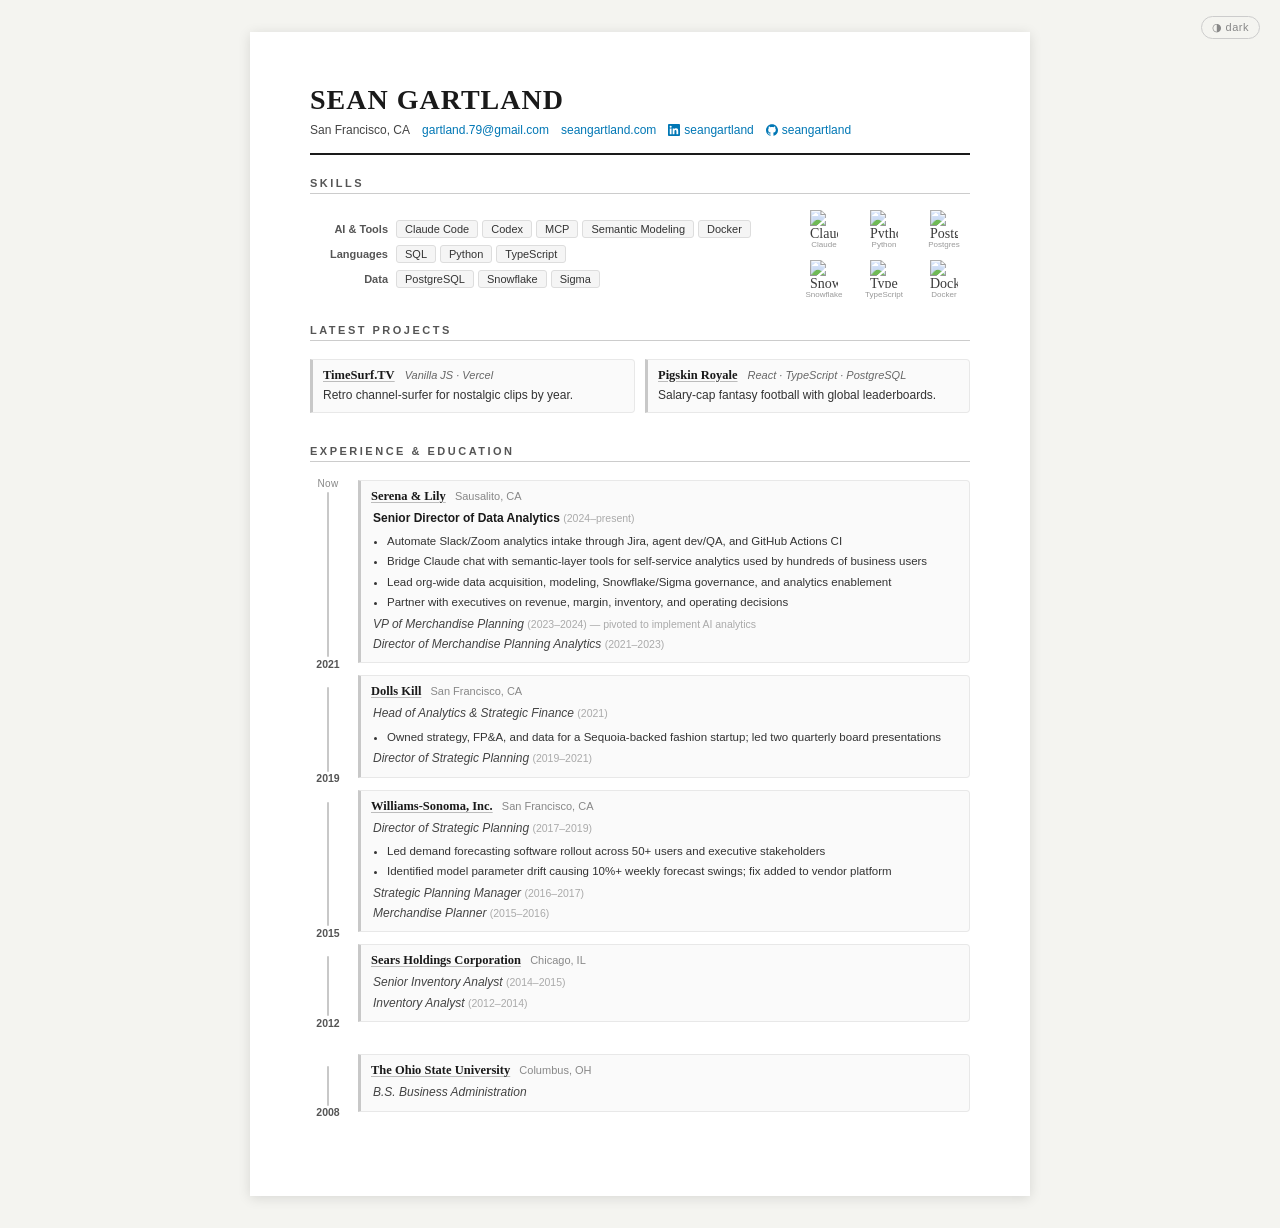
==== commit dfc05251: "Refine portfolio resume and mobile start menu" ====
--- a/resume.html
+++ b/resume.html
@@ -4,6 +4,7 @@
   <meta charset="UTF-8" />
   <meta name="viewport" content="width=device-width, initial-scale=1.0" />
   <title>Sean Gartland — Resume</title>
+  <link rel="icon" href="favicon.svg" type="image/svg+xml" />
   <style>
     * { margin: 0; padding: 0; box-sizing: border-box; }
     body { font-family: Georgia, "Times New Roman", serif; font-size: 14px; color: #1a1a1a; background: #f4f4f0; padding: 32px 16px; }
@@ -21,7 +22,7 @@
     section { margin-bottom: 24px; }
     h2 { font-size: 11px; text-transform: uppercase; letter-spacing: 2.5px; font-family: Arial, sans-serif; border-bottom: 1px solid #ccc; padding-bottom: 4px; margin-bottom: 14px; color: #555; }
 
-    .skills-outer { display: flex; gap: 28px; align-items: center; }
+    .skills-outer { display: flex; gap: 24px; align-items: center; }
     .skills-grid { display: flex; flex-direction: column; gap: 7px; flex: 1; }
     .skill-row { display: flex; align-items: baseline; gap: 8px; font-family: Arial, sans-serif; font-size: 12px; }
     .skill-label { font-weight: bold; font-size: 11px; color: #555; min-width: 78px; flex-shrink: 0; text-align: right; }
@@ -36,6 +37,7 @@
       color: #333;
       white-space: nowrap;
     }
+    .cat-tools .skill-tags { flex-wrap: nowrap; }
 
     /* Logo grid */
     .skills-logos {
@@ -165,6 +167,11 @@
     .tl-gap { height: 20px; }
 
     /* Latest Projects: no spine, full-width cards */
+    .projects-timeline {
+      display: grid;
+      grid-template-columns: repeat(2, minmax(0, 1fr));
+      gap: 10px;
+    }
     .projects-timeline .tl-spine { display: none; }
     .projects-timeline .tl-card { padding-left: 0; }
     .project-header {
@@ -242,6 +249,7 @@
       .skills-logos .logo-item span { font-size: 8px; }
       .skill-label { min-width: 64px; font-size: 10px; }
       .skill-tag { font-size: 10px; padding: 2px 6px; }
+      .cat-tools .skill-tags { flex-wrap: wrap; }
 
       /* Timeline: tighten spine */
       .tl-spine { width: 30px; }
@@ -256,6 +264,7 @@
       .tl-company-group { padding: 6px 8px 6px 8px; }
 
       /* Projects */
+      .projects-timeline { grid-template-columns: 1fr; gap: 0; }
       .project-stack { font-size: 10px; }
       .project-desc  { font-size: 11px; }
 
@@ -287,8 +296,9 @@
         <span class="skill-label">AI &amp; Tools</span>
         <div class="skill-tags">
           <span class="skill-tag">Claude Code</span>
+          <span class="skill-tag">Codex</span>
           <span class="skill-tag">MCP</span>
-          <span class="skill-tag">OpenAI</span>
+          <span class="skill-tag">Semantic Modeling</span>
           <span class="skill-tag">Docker</span>
         </div>
       </div>
@@ -338,9 +348,9 @@
           <div class="tl-company-group">
             <div class="project-header">
               <div class="tl-company-name"><a class="tl-company-link" href="https://timesurf.tv" target="_blank">TimeSurf.TV</a></div>
-              <div class="project-stack">Vanilla JS · YouTube API · Vercel</div>
+              <div class="project-stack">Vanilla JS · Vercel</div>
             </div>
-            <div class="project-desc">Retro TV channel-surfer for nostalgic YouTube clips by year.</div>
+            <div class="project-desc">Retro channel-surfer for nostalgic clips by year.</div>
           </div>
         </div>
       </div>
@@ -356,9 +366,9 @@
           <div class="tl-company-group">
             <div class="project-header">
               <div class="tl-company-name"><a class="tl-company-link" href="https://pigskin-royale.vercel.app" target="_blank">Pigskin Royale</a></div>
-              <div class="project-stack">React · TypeScript · Node.js · PostgreSQL</div>
+              <div class="project-stack">React · TypeScript · PostgreSQL</div>
             </div>
-            <div class="project-desc">Salary-cap Fantasy Football, climb the worldwide leaderboard.</div>
+            <div class="project-desc">Salary-cap fantasy football with global leaderboards.</div>
           </div>
         </div>
       </div>
@@ -382,13 +392,12 @@
             <div class="tl-company-name"><a class="tl-company-link" href="https://www.serenaandlily.com" target="_blank">Serena &amp; Lily</a> <span class="tl-company-loc">Sausalito, CA</span></div>
             <div class="tl-role primary">Senior Director of Data Analytics <span class="tl-yr-note">(2024–present)</span></div>
             <ul class="tl-bullets">
-              <li>Enable business users to query and interact with data directly via Claude (semantic layer + MCP integrations)</li>
-              <li>Build and ship agentic workflows across the analytics lifecycle, from request to delivery</li>
-              <li>Lead the team responsible for data acquisition, modeling, and delivery across all business units</li>
-              <li>Own and administer Snowflake + Sigma; pioneer new features for agentic AI workflows</li>
-              <li>Partner with C-suite and cross-functional leaders to surface insights driving revenue and margin</li>
+              <li>Automate Slack/Zoom analytics intake through Jira, agent dev/QA, and GitHub Actions CI</li>
+              <li>Bridge Claude chat with semantic-layer tools for self-service analytics used by hundreds of business users</li>
+              <li>Lead org-wide data acquisition, modeling, Snowflake/Sigma governance, and analytics enablement</li>
+              <li>Partner with executives on revenue, margin, inventory, and operating decisions</li>
             </ul>
-            <div class="tl-role">VP of Merchandise Planning <span class="tl-yr-note">(2023–2024) — pivoted to build the AI-native data org</span></div>
+            <div class="tl-role">VP of Merchandise Planning <span class="tl-yr-note">(2023–2024) — pivoted to implement AI analytics</span></div>
             <div class="tl-role">Director of Merchandise Planning Analytics <span class="tl-yr-note">(2021–2023)</span></div>
           </div>
         </div>
@@ -404,7 +413,10 @@
         <div class="tl-card">
           <div class="tl-company-group">
             <div class="tl-company-name"><a class="tl-company-link" href="https://www.dollskill.com" target="_blank">Dolls Kill</a> <span class="tl-company-loc">San Francisco, CA</span></div>
-            <div class="tl-role">Director of Data Analytics <span class="tl-yr-note">(2021)</span></div>
+            <div class="tl-role">Head of Analytics &amp; Strategic Finance <span class="tl-yr-note">(2021)</span></div>
+            <ul class="tl-bullets">
+              <li>Owned strategy, FP&amp;A, and data for a Sequoia-backed fashion startup; led two quarterly board presentations</li>
+            </ul>
             <div class="tl-role">Director of Strategic Planning <span class="tl-yr-note">(2019–2021)</span></div>
           </div>
         </div>
@@ -421,6 +433,10 @@
           <div class="tl-company-group">
             <div class="tl-company-name"><a class="tl-company-link" href="https://www.williams-sonoma.com" target="_blank">Williams-Sonoma, Inc.</a> <span class="tl-company-loc">San Francisco, CA</span></div>
             <div class="tl-role">Director of Strategic Planning <span class="tl-yr-note">(2017–2019)</span></div>
+            <ul class="tl-bullets">
+              <li>Led demand forecasting software rollout across 50+ users and executive stakeholders</li>
+              <li>Identified model parameter drift causing 10%+ weekly forecast swings; fix added to vendor platform</li>
+            </ul>
             <div class="tl-role">Strategic Planning Manager <span class="tl-yr-note">(2016–2017)</span></div>
             <div class="tl-role">Merchandise Planner <span class="tl-yr-note">(2015–2016)</span></div>
           </div>
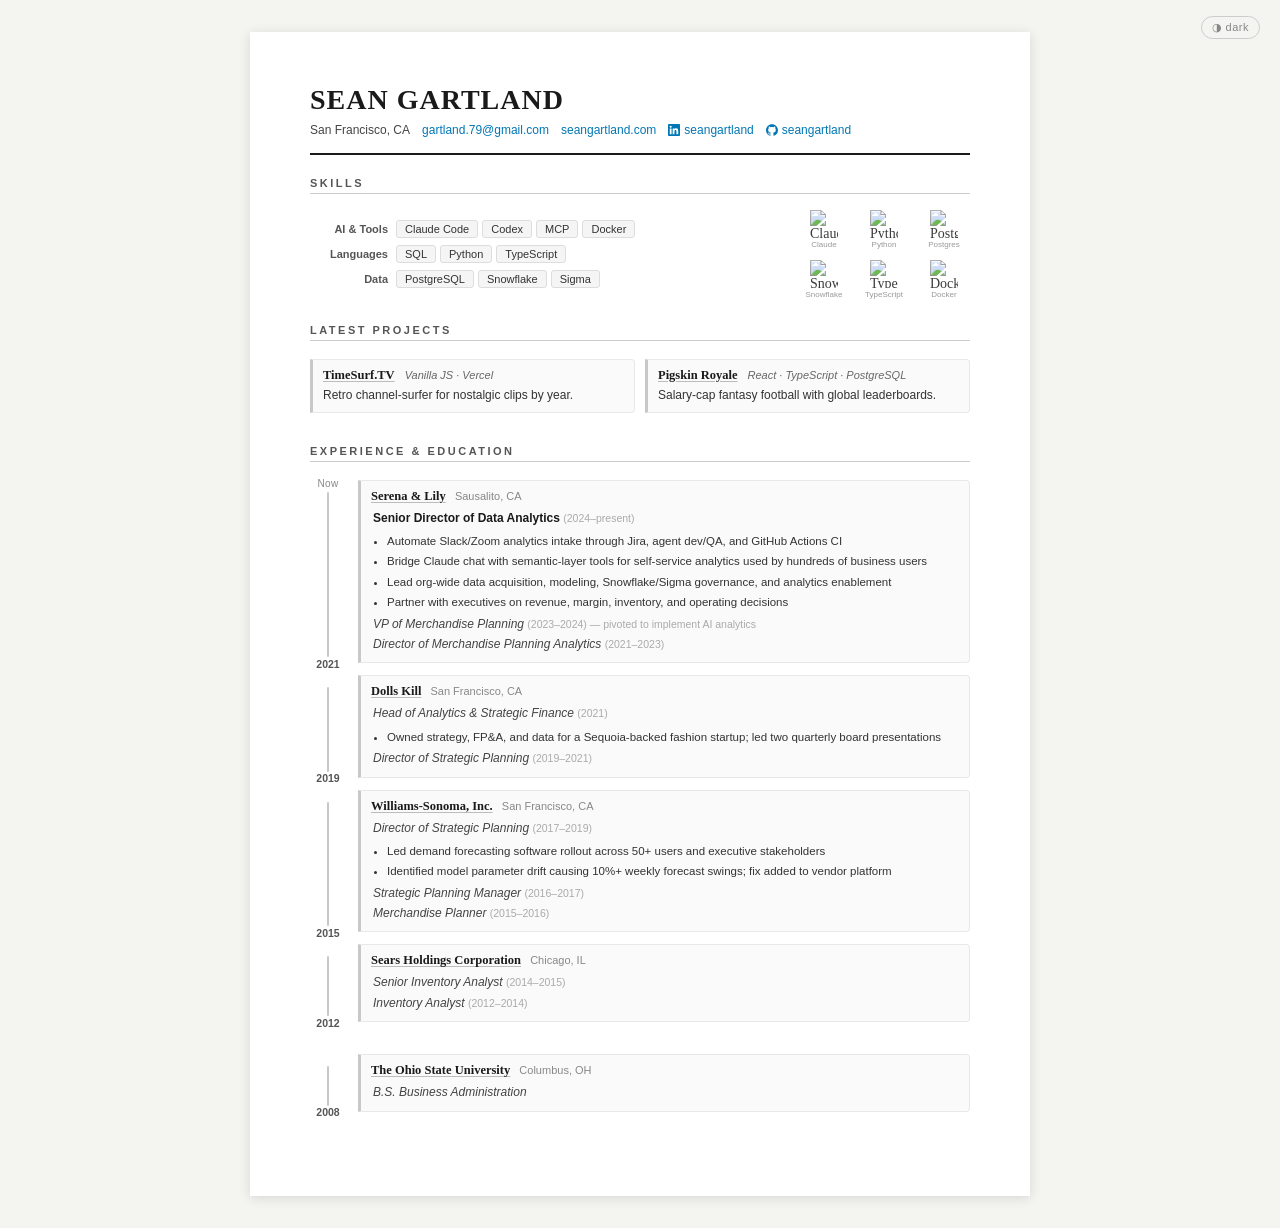
==== commit dce5a332: "Refine OS themes and add wallpapers" ====
--- a/resume.html
+++ b/resume.html
@@ -298,7 +298,6 @@
           <span class="skill-tag">Claude Code</span>
           <span class="skill-tag">Codex</span>
           <span class="skill-tag">MCP</span>
-          <span class="skill-tag">Semantic Modeling</span>
           <span class="skill-tag">Docker</span>
         </div>
       </div>
